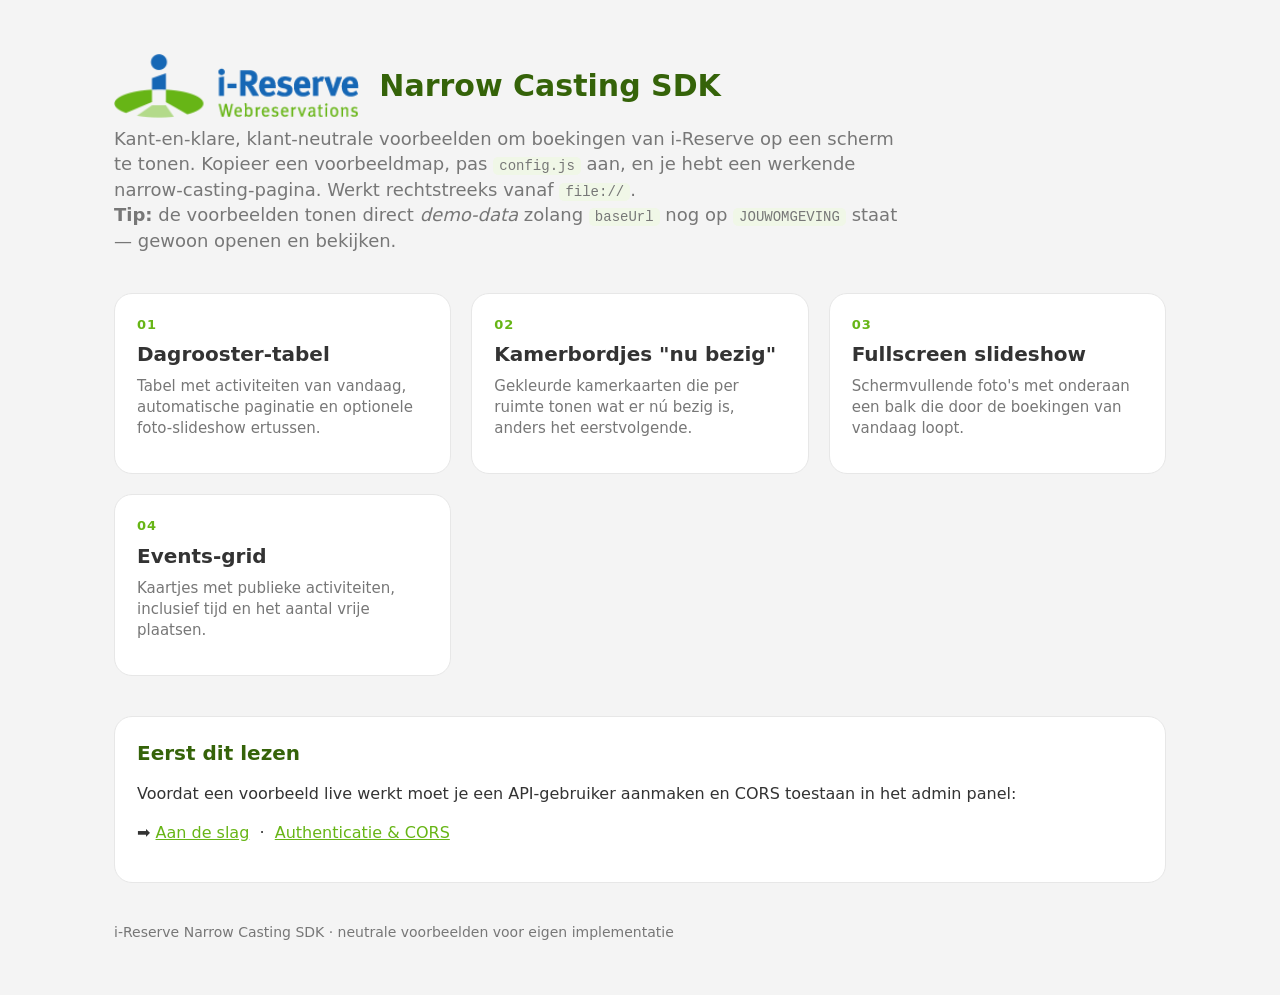
==== index.html @ 3eebc2b1 "Add client-neutral i-Reserve Narrow Casting SDK" ====
<!doctype html>
<html lang="nl">
<head>
    <meta charset="utf-8"/>
    <meta name="viewport" content="width=device-width, initial-scale=1.0"/>
    <title>i-Reserve Narrow Casting SDK</title>
    <link rel="stylesheet" href="shared/ireserve.css"/>
    <style>
        body { overflow: auto; background: var(--ir-bg); }
        .wrap { max-width: 1100px; margin: 0 auto; padding: 6vh 24px; font-size: 16px; }
        header.top { display: flex; align-items: center; gap: 20px; margin-bottom: 8px; }
        header.top img { height: 64px; }
        h1 { font-size: 30px; color: var(--ir-primary-700); margin: 0; }
        .lead { color: var(--ir-muted); font-size: 18px; max-width: 70ch; margin: 8px 0 40px; }
        .cards { display: grid; grid-template-columns: repeat(auto-fill, minmax(260px, 1fr)); gap: 20px; }
        a.card {
            display: block; text-decoration: none; color: inherit;
            background: var(--ir-surface); border: 1px solid var(--ir-line);
            border-radius: var(--ir-radius); padding: 22px; transition: transform .15s, box-shadow .15s;
        }
        a.card:hover { transform: translateY(-3px); box-shadow: 0 12px 30px rgba(53,99,9,.14); }
        a.card .num { font-size: 13px; font-weight: 700; letter-spacing: 1px; color: var(--ir-primary); }
        a.card h2 { font-size: 20px; margin: 6px 0 8px; color: var(--ir-ink); }
        a.card p { font-size: 15px; color: var(--ir-muted); margin: 0 0 12px; }
        a.card .src { font-size: 13px; color: var(--ir-primary-700); background: rgba(103,181,22,.14);
                      padding: 3px 8px; border-radius: 999px; display: inline-block; }
        .docs { margin-top: 40px; padding: 22px; background: var(--ir-surface);
                border: 1px solid var(--ir-line); border-radius: var(--ir-radius); }
        .docs h2 { margin-top: 0; color: var(--ir-primary-700); font-size: 20px; }
        .docs a { color: var(--ir-primary); }
        code { background: #f0f7e7; padding: 1px 6px; border-radius: 5px; font-size: 14px; }
        footer { margin-top: 40px; color: var(--ir-muted); font-size: 14px; }
    </style>
</head>
<body>
<div class="wrap">
    <header class="top">
        <img src="shared/i-reserve-logo.png" alt="i-Reserve"/>
        <div>
            <h1>Narrow Casting SDK</h1>
        </div>
    </header>
    <p class="lead">
        Kant-en-klare, klant-neutrale voorbeelden om boekingen van i-Reserve op een scherm te tonen.
        Kopieer een voorbeeldmap, pas <code>config.js</code> aan, en je hebt een werkende
        narrow-casting-pagina. Werkt rechtstreeks vanaf <code>file://</code>.
        <br><strong>Tip:</strong> de voorbeelden tonen direct <em>demo-data</em> zolang
        <code>baseUrl</code> nog op <code>JOUWOMGEVING</code> staat — gewoon openen en bekijken.
    </p>

    <div class="cards">
        <a class="card" href="examples/01-dagrooster-tabel/index.html">
            <div class="num">01</div>
            <h2>Dagrooster-tabel</h2>
            <p>Tabel met activiteiten van vandaag, automatische paginatie en optionele foto-slideshow ertussen.</p>
        </a>
        <a class="card" href="examples/02-kamerbordjes/index.html">
            <div class="num">02</div>
            <h2>Kamerbordjes "nu bezig"</h2>
            <p>Gekleurde kamerkaarten die per ruimte tonen wat er nú bezig is, anders het eerstvolgende.</p>
        </a>
        <a class="card" href="examples/03-fullscreen-slideshow/index.html">
            <div class="num">03</div>
            <h2>Fullscreen slideshow</h2>
            <p>Schermvullende foto's met onderaan een balk die door de boekingen van vandaag loopt.</p>
        </a>
        <a class="card" href="examples/04-events-grid/index.html">
            <div class="num">04</div>
            <h2>Events-grid</h2>
            <p>Kaartjes met publieke activiteiten, inclusief tijd en het aantal vrije plaatsen.</p>
        </a>
    </div>

    <div class="docs">
        <h2>Eerst dit lezen</h2>
        <p>Voordat een voorbeeld live werkt moet je een API-gebruiker aanmaken en CORS toestaan in het admin panel:</p>
        <p>➡ <a href="docs/aan-de-slag.html">Aan de slag</a> &nbsp;·&nbsp;
           <a href="docs/authenticatie-en-cors.html">Authenticatie &amp; CORS</a></p>
    </div>

    <footer>i-Reserve Narrow Casting SDK · neutrale voorbeelden voor eigen implementatie</footer>
</div>
</body>
</html>
---- shared/ireserve.css ----
/* =====================================================================
   i-Reserve Narrow Casting SDK — gedeelde stijl (neutrale i-Reserve huisstijl)
   ---------------------------------------------------------------------
   Pas de huisstijl aan door ALLEEN de variabelen in :root te wijzigen.
   Wil je een klantkleur? Overschrijf --ir-primary etc. in je eigen
   <style> of config — de rest van de SDK volgt automatisch.
   ===================================================================== */

:root {
    /* --- i-Reserve huisstijl (officiële merkkleuren) --- */
    --ir-primary:      #67b516;   /* i-Reserve groen (hoofdkleur)       */
    --ir-primary-600:  #4e8a11;   /* donkerder groen                    */
    --ir-primary-700:  #356309;   /* diepgroen (titelbalk, witte tekst) */
    --ir-accent:       #1667b5;   /* i-Reserve blauw (accent/highlight) */

    /* --- Neutralen --- */
    --ir-ink:          #333333;   /* hoofdtekst                         */
    --ir-muted:        #777777;   /* secundaire tekst                   */
    --ir-on-primary:   #ffffff;   /* tekst op gekleurde balken          */
    --ir-surface:      #ffffff;   /* kaart-/tabelachtergrond            */
    --ir-surface-alt:  #f0f7e7;   /* lichtgroene tint (gestreepte rijen)*/
    --ir-bg:           #f4f4f4;   /* paginaachtergrond                  */
    --ir-line:         #e7e7e7;   /* lijnen/randen                      */

    /* --- Vorm & typografie --- */
    --ir-radius:       18px;
    --ir-radius-sm:    10px;
    --ir-font:         "Inter", "Segoe UI", system-ui, -apple-system, "Helvetica Neue", Arial, sans-serif;
    --ir-font-display: var(--ir-font);

    /* --- Schaal (vw-gebaseerd zodat het meeschaalt met schermgrootte) --- */
    --ir-pad:          4vh 5vw;
}

* { box-sizing: border-box; }

html, body {
    height: 100vh;
    width: 100vw;
    margin: 0;
    padding: 0;
}

body {
    background: var(--ir-bg);
    color: var(--ir-ink);
    font-family: var(--ir-font);
    font-size: 1.4vh;            /* meeschalend basisformaat */
    line-height: 1.4;
    overflow: hidden;            /* narrow casting = geen scrollbars */
    -webkit-font-smoothing: antialiased;
}

/* ---------------------------------------------------------------------
   Schermindeling: header (logo) — body (content) — footer
   --------------------------------------------------------------------- */
.nc-screen {
    display: flex;
    flex-direction: column;
    height: 100vh;
    padding: var(--ir-pad);
}

.nc-header {
    flex: 0 0 auto;
    display: flex;
    align-items: center;
    justify-content: space-between;
    gap: 2vw;
    margin-bottom: 3vh;
}
.nc-header .nc-logo { height: 7vh; width: auto; display: block; }
.nc-header .nc-title {
    font-family: var(--ir-font-display);
    font-weight: 700;
    font-size: 3.4vh;
    color: var(--ir-primary-700);
    margin: 0;
}
.nc-header .nc-date {
    font-size: 2.2vh;
    color: var(--ir-muted);
    text-transform: capitalize;
}

.nc-body {
    flex: 1 1 auto;
    min-height: 0;              /* laat children correct krimpen */
    display: flex;
    flex-direction: column;
}

.nc-footer {
    flex: 0 0 auto;
    display: flex;
    align-items: center;
    justify-content: center;
    gap: 1vw;
    margin-top: 2vh;
    color: var(--ir-muted);
    font-size: 1.8vh;
}
.nc-footer .nc-logo { height: 4vh; width: auto; opacity: .8; }

/* ---------------------------------------------------------------------
   Tabel (dagrooster)
   --------------------------------------------------------------------- */
.nc-table {
    width: 100%;
    border-collapse: separate;
    border-spacing: 0;
    background: var(--ir-surface);
    border-radius: var(--ir-radius);
    overflow: hidden;
    box-shadow: 0 1.2vh 3vh rgba(53, 99, 9, .10);
}
.nc-table caption {
    caption-side: top;
    background: var(--ir-primary-700);
    color: var(--ir-on-primary);
    font-size: 3vh;
    font-weight: 700;
    padding: 1.6vh 2vw .6vh;
}
.nc-table thead th {
    background: var(--ir-primary-600);
    color: var(--ir-on-primary);
    text-align: left;
    font-weight: 600;
    font-size: 2vh;
    padding: 1.4vh 1.6vw;
}
.nc-table tbody td {
    padding: 1.5vh 1.6vw;
    font-size: 2.2vh;
    border-bottom: 1px solid var(--ir-line);
    color: var(--ir-ink);
}
.nc-table tbody tr:nth-child(even) td { background: var(--ir-surface-alt); }
.nc-table tbody tr:last-child td { border-bottom: 0; }
.nc-table .nc-time { white-space: nowrap; font-variant-numeric: tabular-nums; color: var(--ir-primary-700); font-weight: 600; }

/* paginanummer onder de tabel */
.nc-pager {
    text-align: center;
    color: var(--ir-muted);
    font-size: 1.8vh;
    margin-top: 1.5vh;
}

/* ---------------------------------------------------------------------
   Animaties
   --------------------------------------------------------------------- */
.nc-fade { animation: ncFade .8s ease both; }
@keyframes ncFade { from { opacity: 0; transform: translateY(6px); } to { opacity: 1; transform: none; } }

/* status-/foutmelding (zichtbaar als de API niet bereikbaar is) */
.nc-status {
    position: fixed;
    bottom: 1vh; left: 1vw;
    font-size: 1.4vh;
    color: var(--ir-muted);
    background: rgba(255,255,255,.7);
    padding: .4vh .8vw;
    border-radius: 6px;
    pointer-events: none;
}
.nc-status[data-state="error"] { color: #b00020; }
.nc-status[hidden] { display: none; }

/* lege staat */
.nc-empty {
    display: flex;
    align-items: center;
    justify-content: center;
    height: 100%;
    color: var(--ir-muted);
    font-size: 2.6vh;
}
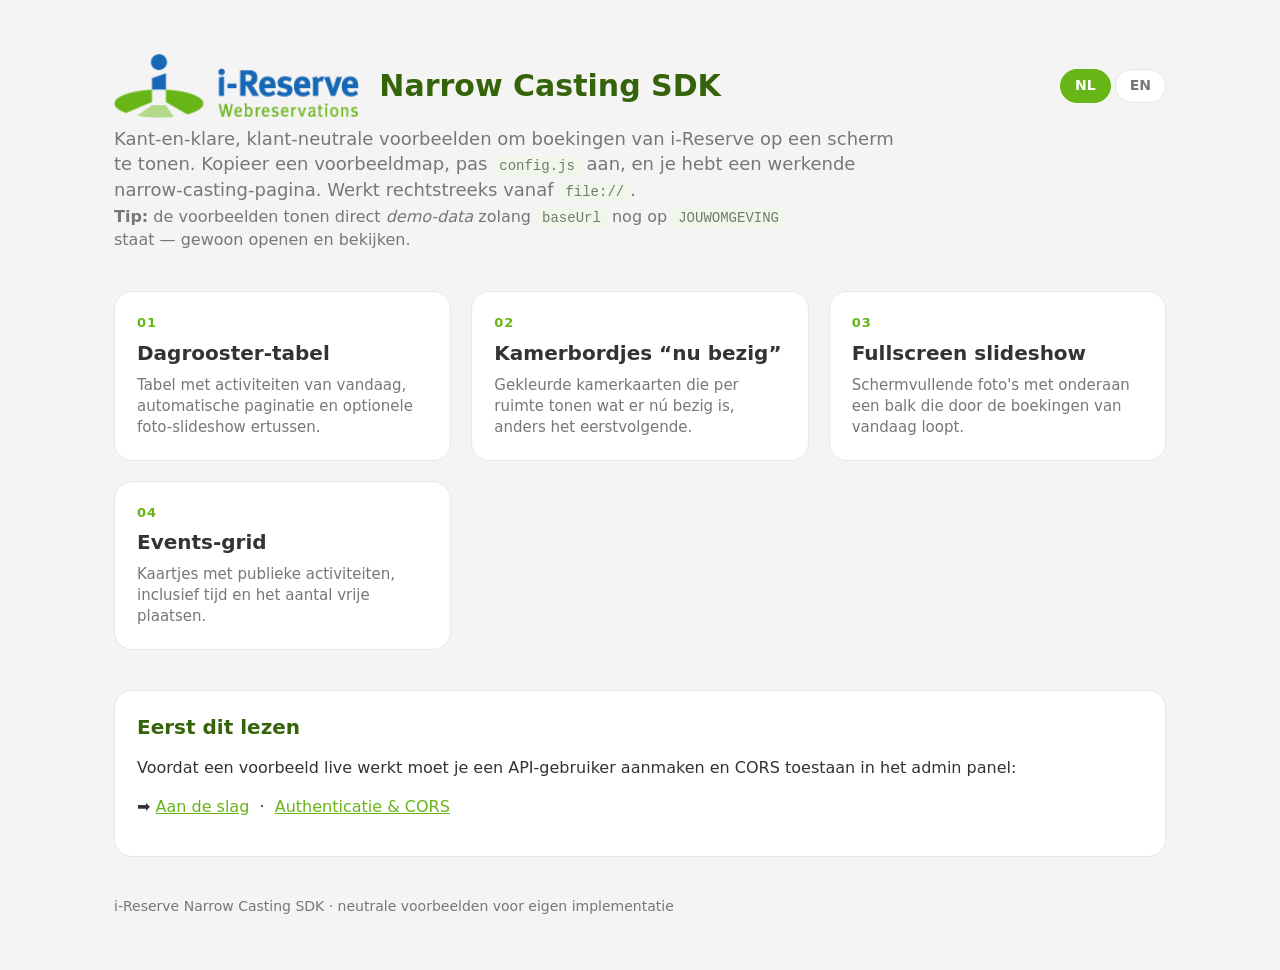
==== commit 1216fa54: "Make page multilinugal" ====
--- a/index.html
+++ b/index.html
@@ -5,13 +5,22 @@
     <meta name="viewport" content="width=device-width, initial-scale=1.0"/>
     <title>i-Reserve Narrow Casting SDK</title>
     <link rel="stylesheet" href="shared/ireserve.css"/>
+    <!--suppress CssUnusedSymbol -->
     <style>
         body { overflow: auto; background: var(--ir-bg); }
         .wrap { max-width: 1100px; margin: 0 auto; padding: 6vh 24px; font-size: 16px; }
         header.top { display: flex; align-items: center; gap: 20px; margin-bottom: 8px; }
         header.top img { height: 64px; }
         h1 { font-size: 30px; color: var(--ir-primary-700); margin: 0; }
-        .lead { color: var(--ir-muted); font-size: 18px; max-width: 70ch; margin: 8px 0 40px; }
+        .langswitch { margin-left: auto; display: flex; gap: 4px; }
+        .langswitch button {
+            font: inherit; font-size: 14px; font-weight: 600; cursor: pointer;
+            border: 1px solid var(--ir-line); background: var(--ir-surface); color: var(--ir-muted);
+            padding: 6px 14px; border-radius: 999px;
+        }
+        .langswitch button.active { background: var(--ir-primary); color: #fff; border-color: var(--ir-primary); }
+        .lead { color: var(--ir-muted); font-size: 18px; max-width: 70ch; margin: 8px 0 4px; }
+        .tip  { color: var(--ir-muted); font-size: 16px; max-width: 70ch; margin: 0 0 40px; }
         .cards { display: grid; grid-template-columns: repeat(auto-fill, minmax(260px, 1fr)); gap: 20px; }
         a.card {
             display: block; text-decoration: none; color: inherit;
@@ -21,9 +30,7 @@
         a.card:hover { transform: translateY(-3px); box-shadow: 0 12px 30px rgba(53,99,9,.14); }
         a.card .num { font-size: 13px; font-weight: 700; letter-spacing: 1px; color: var(--ir-primary); }
         a.card h2 { font-size: 20px; margin: 6px 0 8px; color: var(--ir-ink); }
-        a.card p { font-size: 15px; color: var(--ir-muted); margin: 0 0 12px; }
-        a.card .src { font-size: 13px; color: var(--ir-primary-700); background: rgba(103,181,22,.14);
-                      padding: 3px 8px; border-radius: 999px; display: inline-block; }
+        a.card p { font-size: 15px; color: var(--ir-muted); margin: 0; }
         .docs { margin-top: 40px; padding: 22px; background: var(--ir-surface);
                 border: 1px solid var(--ir-line); border-radius: var(--ir-radius); }
         .docs h2 { margin-top: 0; color: var(--ir-primary-700); font-size: 20px; }
@@ -36,49 +43,80 @@
 <div class="wrap">
     <header class="top">
         <img src="shared/i-reserve-logo.png" alt="i-Reserve"/>
-        <div>
-            <h1>Narrow Casting SDK</h1>
+        <div><h1 data-i18n="launcher.subtitle">Narrow Casting SDK</h1></div>
+        <div class="langswitch">
+            <button type="button" data-lang="nl">NL</button>
+            <button type="button" data-lang="en">EN</button>
         </div>
     </header>
-    <p class="lead">
-        Kant-en-klare, klant-neutrale voorbeelden om boekingen van i-Reserve op een scherm te tonen.
-        Kopieer een voorbeeldmap, pas <code>config.js</code> aan, en je hebt een werkende
-        narrow-casting-pagina. Werkt rechtstreeks vanaf <code>file://</code>.
-        <br><strong>Tip:</strong> de voorbeelden tonen direct <em>demo-data</em> zolang
-        <code>baseUrl</code> nog op <code>JOUWOMGEVING</code> staat — gewoon openen en bekijken.
-    </p>
+
+    <p class="lead" data-i18n-html="launcher.lead"></p>
+    <p class="tip"  data-i18n-html="launcher.tip"></p>
 
     <div class="cards">
         <a class="card" href="examples/01-dagrooster-tabel/index.html">
             <div class="num">01</div>
-            <h2>Dagrooster-tabel</h2>
-            <p>Tabel met activiteiten van vandaag, automatische paginatie en optionele foto-slideshow ertussen.</p>
+            <h2 data-i18n="launcher.card01t">Dagrooster-tabel</h2>
+            <p data-i18n="launcher.card01d"></p>
         </a>
         <a class="card" href="examples/02-kamerbordjes/index.html">
             <div class="num">02</div>
-            <h2>Kamerbordjes "nu bezig"</h2>
-            <p>Gekleurde kamerkaarten die per ruimte tonen wat er nú bezig is, anders het eerstvolgende.</p>
+            <h2 data-i18n="launcher.card02t">Kamerbordjes</h2>
+            <p data-i18n="launcher.card02d"></p>
         </a>
         <a class="card" href="examples/03-fullscreen-slideshow/index.html">
             <div class="num">03</div>
-            <h2>Fullscreen slideshow</h2>
-            <p>Schermvullende foto's met onderaan een balk die door de boekingen van vandaag loopt.</p>
+            <h2 data-i18n="launcher.card03t">Fullscreen slideshow</h2>
+            <p data-i18n="launcher.card03d"></p>
         </a>
         <a class="card" href="examples/04-events-grid/index.html">
             <div class="num">04</div>
-            <h2>Events-grid</h2>
-            <p>Kaartjes met publieke activiteiten, inclusief tijd en het aantal vrije plaatsen.</p>
+            <h2 data-i18n="launcher.card04t">Events-grid</h2>
+            <p data-i18n="launcher.card04d"></p>
         </a>
     </div>
 
     <div class="docs">
-        <h2>Eerst dit lezen</h2>
-        <p>Voordat een voorbeeld live werkt moet je een API-gebruiker aanmaken en CORS toestaan in het admin panel:</p>
-        <p>➡ <a href="docs/aan-de-slag.html">Aan de slag</a> &nbsp;·&nbsp;
-           <a href="docs/authenticatie-en-cors.html">Authenticatie &amp; CORS</a></p>
+        <h2 data-i18n="launcher.docsTitle">Eerst dit lezen</h2>
+        <p data-i18n="launcher.docsIntro"></p>
+        <p>➡ <a class="doc-start" href="docs/aan-de-slag.html" data-i18n="launcher.docsStart">Aan de slag</a> &nbsp;·&nbsp;
+           <a class="doc-auth" href="docs/authenticatie-en-cors.html" data-i18n="launcher.docsAuth">Authenticatie &amp; CORS</a></p>
     </div>
 
-    <footer>i-Reserve Narrow Casting SDK · neutrale voorbeelden voor eigen implementatie</footer>
+    <footer data-i18n="launcher.footer"></footer>
 </div>
+
+<script src="shared/ireserve.js"></script>
+<script src="shared/i18n.js"></script>
+<script>
+(function () {
+    var lang = iReserve.initLang(null);          // leest ?lang, anders "nl"
+    document.documentElement.lang = lang;
+    iReserve.applyI18n();
+
+    // markeer actieve taalknop + schakelen
+    document.querySelectorAll(".langswitch button").forEach(function (b) {
+        if (b.getAttribute("data-lang") === lang) b.classList.add("active");
+        b.addEventListener("click", function () {
+            var u = new URL(location.href);
+            u.searchParams.set("lang", b.getAttribute("data-lang"));
+            location.href = u.toString();
+        });
+    });
+
+    // geef de gekozen taal door aan de voorbeeldlinks
+    document.querySelectorAll(".cards a.card").forEach(function (a) {
+        a.href = a.getAttribute("href") + "?lang=" + lang;
+    });
+
+    // docs: in het Engels naar de .en.html-varianten verwijzen
+    if (lang === "en") {
+        var ds = document.querySelector(".doc-start");
+        var da = document.querySelector(".doc-auth");
+        if (ds) ds.href = "docs/aan-de-slag.en.html";
+        if (da) da.href = "docs/authenticatie-en-cors.en.html";
+    }
+})();
+</script>
 </body>
 </html>
